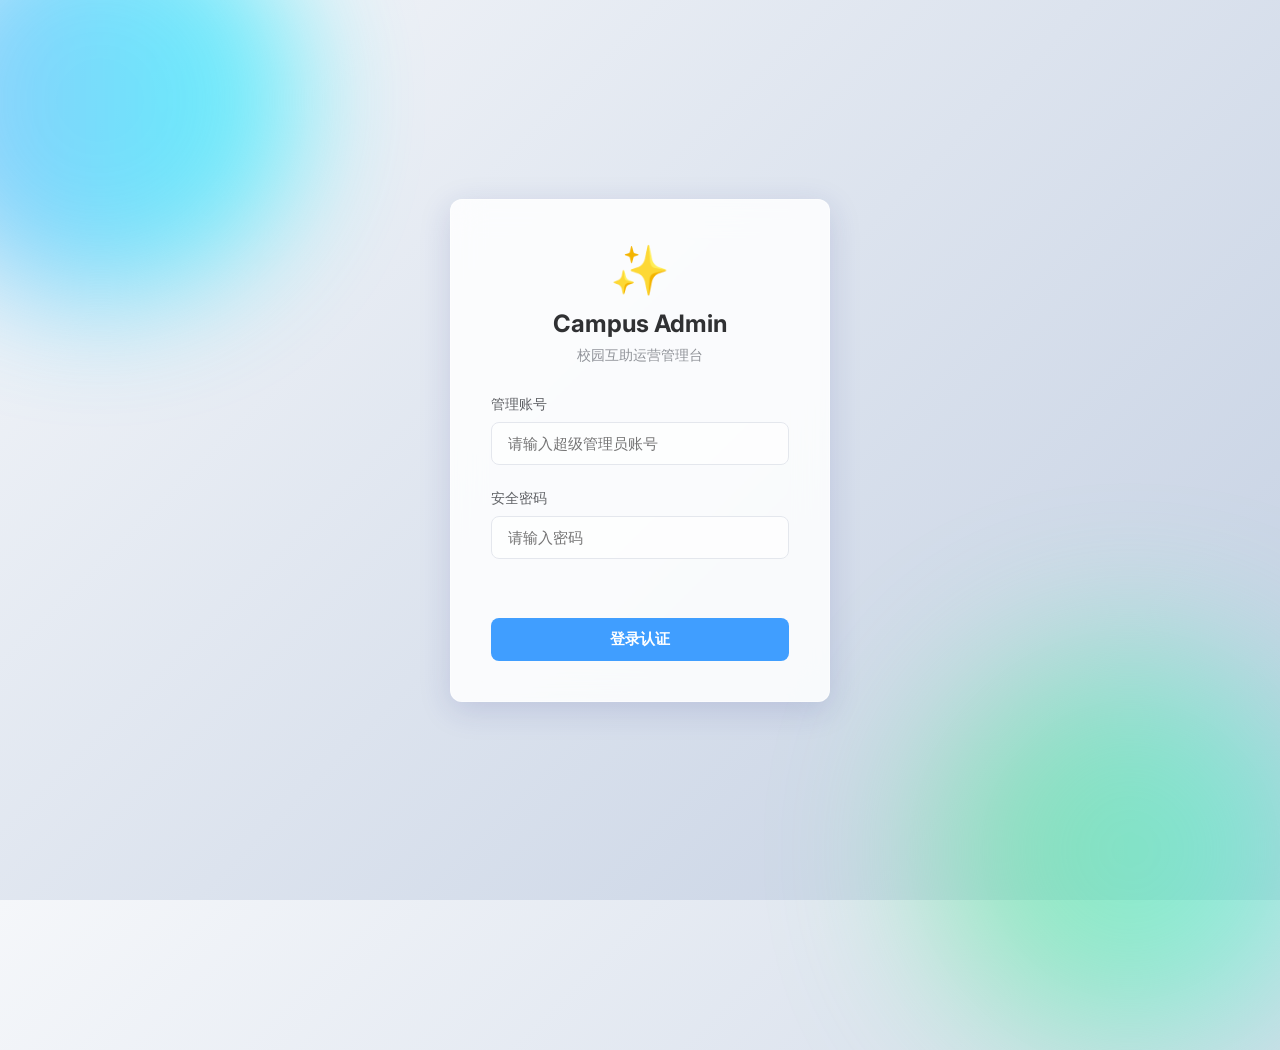
==== web_admin/dashboard.html @ 2290eef8 "3/20" ====
<!DOCTYPE html>
<html lang="zh-CN">
<head>
    <meta charset="UTF-8">
    <meta name="viewport" content="width=device-width, initial-scale=1.0">
    <title>互助系统 - 管理中心</title>
    <link href="https://fonts.googleapis.com/css2?family=Inter:wght@400;500;600;700&display=swap" rel="stylesheet">
    <link rel="stylesheet" href="css/admin.css">
</head>
<body class="dashboard-body">
    
    <!-- 侧边栏 -->
    <aside class="sidebar glass-panel">
        <div class="sidebar-logo">
            <span class="logo-icon">✨</span>
            <span class="logo-text">Campus Admin</span>
        </div>
        <nav class="sidebar-nav">
            <a href="#" class="nav-item active" data-view="dashboard">
                <span class="nav-icon">📊</span> 概览看板
            </a>
            <a href="#" class="nav-item" data-view="users">
                <span class="nav-icon">👥</span> 用户管理
            </a>
            <a href="#" class="nav-item" data-view="verifies">
                <span class="nav-icon">🎓</span> 学生审核
            </a>
            <a href="#" class="nav-item" data-view="tasks">
                <span class="nav-icon">📋</span> 任务大厅
            </a>
            <a href="#" class="nav-item" data-view="reports">
                <span class="nav-icon">🚩</span> 举报工单
            </a>
        </nav>
        
        <div class="sidebar-bottom">
            <a href="#" class="nav-item danger-text" id="logoutBtn">
                <span class="nav-icon">🚪</span> 退出登录
            </a>
        </div>
    </aside>

    <!-- 主体区 -->
    <main class="main-content">
        <!-- 顶部条 -->
        <header class="topbar glass-panel">
            <h2 id="pageTitle" class="page-title">概览看板</h2>
            <div class="topbar-right">
                <div class="admin-profile">
                    <img src="https://api.dicebear.com/7.x/notionists/svg?seed=admin" alt="avatar" class="admin-avatar">
                    <span class="admin-name">Super Admin</span>
                </div>
            </div>
        </header>

        <!-- 视图容器 -->
        <div class="view-container" id="viewContainer">
            <!-- 动态渲染内容 -->
        </div>
    </main>

    <!-- 挂载模板 (通过 JS 渲染) -->
    
    <script src="js/api.js"></script>
    <script src="js/dashboard.js"></script>
</body>
</html>
---- web_admin/css/admin.css ----
/* ================= 全局变量与归一化 ================= */
:root {
  --primary-color: #409EFF;
  --primary-hover: #66b1ff;
  --success-color: #67C23A;
  --warning-color: #E6A23C;
  --danger-color: #F56C6C;

  --text-main: #303133;
  --text-regular: #606266;
  --text-secondary: #909399;

  --bg-main: #f5f7fa;
  --bg-panel: rgba(255, 255, 255, 0.85);
  --bg-sidebar: #1f2d3d;

  --border-color: #e4e7ed;
  --border-radius: 12px;

  --shadow-sm: 0 2px 12px 0 rgba(0, 0, 0, 0.05);
  --shadow-md: 0 4px 24px 0 rgba(0, 0, 0, 0.08);
  --shadow-lg: 0 8px 32px 0 rgba(31, 38, 135, 0.15);

  --font-family: 'Inter', -apple-system, BlinkMacSystemFont, "Segoe UI", Roboto, Helvetica, Arial, sans-serif;
}

* {
  box-sizing: border-box;
  margin: 0;
  padding: 0;
}

body {
  font-family: var(--font-family);
  color: var(--text-main);
  background: var(--bg-main);
  -webkit-font-smoothing: antialiased;
}

/* ================= 玻璃拟物态工具类 ================= */
.glass-panel {
  background: var(--bg-panel);
  backdrop-filter: blur(16px);
  -webkit-backdrop-filter: blur(16px);
  border: 1px solid rgba(255, 255, 255, 0.4);
  border-radius: var(--border-radius);
  box-shadow: var(--shadow-lg);
}

.card {
  background: #fff;
  border-radius: 12px;
  padding: 24px;
  box-shadow: var(--shadow-sm);
  margin-bottom: 24px;
}

/* ================= 登录页 ================= */
.login-body {
  height: 100vh;
  display: flex;
  justify-content: center;
  align-items: center;
  background: linear-gradient(135deg, #f5f7fa 0%, #c3cfe2 100%);
  position: relative;
  overflow: hidden;
}

.login-body::before,
.login-body::after {
  content: '';
  position: absolute;
  width: 400px;
  height: 400px;
  border-radius: 50%;
  z-index: 0;
}

.login-body::before {
  background: linear-gradient(to right, #4facfe 0%, #00f2fe 100%);
  top: -100px;
  left: -100px;
  opacity: 0.6;
  filter: blur(60px);
}

.login-body::after {
  background: linear-gradient(to right, #43e97b 0%, #38f9d7 100%);
  bottom: -150px;
  right: -50px;
  opacity: 0.5;
  filter: blur(80px);
}

.login-container {
  z-index: 10;
  width: 100%;
  max-width: 420px;
  padding: 20px;
}

.login-box {
  padding: 40px;
}

.logo-area {
  text-align: center;
  margin-bottom: 30px;
}

.logo-icon {
  font-size: 48px;
  margin-bottom: 10px;
}

.logo-area h2 {
  font-size: 24px;
  font-weight: 700;
  color: var(--text-main);
  margin-bottom: 8px;
}

.logo-area p {
  color: var(--text-secondary);
  font-size: 14px;
}

.form-group {
  margin-bottom: 24px;
}

.form-group label {
  display: block;
  font-size: 14px;
  font-weight: 500;
  margin-bottom: 8px;
  color: var(--text-regular);
}

.form-group input {
  width: 100%;
  padding: 12px 16px;
  background: rgba(255, 255, 255, 0.6);
  border: 1px solid var(--border-color);
  border-radius: 8px;
  font-size: 15px;
  color: var(--text-main);
  transition: all 0.3s ease;
  outline: none;
}

.form-group input:focus {
  background: #fff;
  border-color: var(--primary-color);
  box-shadow: 0 0 0 3px rgba(64, 158, 255, 0.2);
}

.btn-primary {
  width: 100%;
  padding: 12px 24px;
  background: var(--primary-color);
  color: white;
  border: none;
  border-radius: 8px;
  font-size: 15px;
  font-weight: 600;
  cursor: pointer;
  transition: all 0.3s ease;
}

.btn-primary:hover {
  background: var(--primary-hover);
  transform: translateY(-1px);
  box-shadow: 0 4px 12px rgba(64, 158, 255, 0.3);
}

.btn-primary:disabled {
  background: #a0cfff;
  cursor: not-allowed;
  transform: none;
  box-shadow: none;
}

.error-msg {
  color: var(--danger-color);
  font-size: 13px;
  min-height: 20px;
  margin-bottom: 15px;
  text-align: center;
}

/* ================= Dashboard Layout ================= */
.dashboard-body {
  display: flex;
  height: 100vh;
  overflow: hidden;
  background: var(--bg-main);
}

.sidebar {
  width: 260px;
  height: 100%;
  display: flex;
  flex-direction: column;
  background: var(--bg-sidebar);
  color: #fff;
  border-radius: 0;
  border-right: 1px solid rgba(255, 255, 255, 0.1);
}

.sidebar-logo {
  height: 70px;
  display: flex;
  align-items: center;
  padding: 0 24px;
  border-bottom: 1px solid rgba(255, 255, 255, 0.05);
  font-size: 20px;
  font-weight: 700;
}

.sidebar-logo .logo-icon {
  margin-right: 12px;
}

.sidebar-nav {
  flex: 1;
  padding: 24px 16px;
  overflow-y: auto;
}

.nav-item {
  display: flex;
  align-items: center;
  padding: 14px 20px;
  color: rgba(255, 255, 255, 0.7);
  text-decoration: none;
  font-size: 15px;
  font-weight: 500;
  border-radius: 8px;
  margin-bottom: 8px;
  transition: all 0.3s ease;
}

.nav-item:hover,
.nav-item.active {
  background: var(--primary-color);
  color: #fff;
}

.nav-icon {
  margin-right: 14px;
  font-size: 18px;
}

.sidebar-bottom {
  padding: 24px 16px;
  border-top: 1px solid rgba(255, 255, 255, 0.05);
}

.danger-text:hover {
  background: rgba(245, 108, 108, 0.15) !important;
  color: var(--danger-color) !important;
}

.main-content {
  flex: 1;
  display: flex;
  flex-direction: column;
  overflow: hidden;
}

.topbar {
  height: 70px;
  display: flex;
  justify-content: space-between;
  align-items: center;
  padding: 0 32px;
  border-radius: 0;
  border-bottom: 1px solid var(--border-color);
  background: #fff;
  z-index: 10;
}

.page-title {
  font-size: 20px;
  font-weight: 600;
}

.topbar-right {
  display: flex;
  align-items: center;
}

.admin-profile {
  display: flex;
  align-items: center;
}

.admin-avatar {
  width: 36px;
  height: 36px;
  border-radius: 50%;
  margin-right: 12px;
}

.admin-name {
  font-size: 14px;
  font-weight: 500;
}

.view-container {
  flex: 1;
  padding: 32px;
  overflow-y: auto;
  position: relative;
}

/* ================= 仪表盘概览 ================= */
.stats-grid {
  display: grid;
  grid-template-columns: repeat(auto-fit, minmax(240px, 1fr));
  gap: 24px;
}

.stat-card {
  background: #fff;
  border-radius: 12px;
  padding: 24px;
  display: flex;
  align-items: center;
  box-shadow: var(--shadow-sm);
}

.stat-icon {
  width: 56px;
  height: 56px;
  border-radius: 16px;
  display: flex;
  justify-content: center;
  align-items: center;
  font-size: 24px;
  margin-right: 20px;
}

.stat-info h3 {
  font-size: 14px;
  color: var(--text-secondary);
  font-weight: 500;
  margin-bottom: 8px;
}

.stat-value {
  font-size: 28px;
  font-weight: 700;
  color: var(--text-main);
  display: flex;
  align-items: baseline;
}

.stat-sub {
  font-size: 13px;
  color: var(--success-color);
  margin-left: 8px;
  font-weight: 500;
}

/* ================= 表格组件 ================= */
.table-card {
  padding: 0;
  overflow: hidden;
}

.data-table {
  width: 100%;
  border-collapse: collapse;
}

.data-table th,
.data-table td {
  padding: 16px 24px;
  text-align: left;
  border-bottom: 1px solid var(--border-color);
}

.data-table th {
  background: #fafafa;
  color: var(--text-secondary);
  font-weight: 500;
  font-size: 13px;
  text-transform: uppercase;
  letter-spacing: 0.5px;
}

.data-table td {
  font-size: 14px;
  vertical-align: middle;
}

.data-table tbody tr:hover {
  background: #fdfdfd;
}

.user-cell {
  display: flex;
  align-items: center;
}

.mini-avatar {
  width: 32px;
  height: 32px;
  border-radius: 50%;
  margin-right: 12px;
  border: 1px solid #eee;
}

.status-badge {
  display: inline-block;
  padding: 4px 10px;
  border-radius: 20px;
  font-size: 12px;
  font-weight: 500;
  background: #f4f4f5;
  color: #909399;
}

.status-badge.success,
.status-approved {
  background: #f0f9eb;
  color: #67c23a;
}

.status-badge.default,
.status-pending {
  background: #fdf6ec;
  color: #e6a23c;
}

.status-rejected {
  background: #fef0f0;
  color: #f56c6c;
}

.img-preview img {
  border-radius: 6px;
  object-fit: cover;
  transition: transform 0.2s;
}

.img-preview:hover img {
  transform: scale(1.1);
  box-shadow: var(--shadow-md);
}

.btn-micro {
  padding: 6px 12px;
  border: 1px solid #dcdfe6;
  background: #fff;
  border-radius: 4px;
  font-size: 12px;
  cursor: pointer;
  transition: all 0.2s;
  color: var(--text-regular);
}

.btn-micro:hover {
  border-color: var(--primary-color);
  color: var(--primary-color);
}

.danger-btn {
  color: #f56c6c;
}

.danger-btn:hover {
  border-color: #f56c6c;
  background: #fef0f0;
}

.success-btn {
  color: #67c23a;
}

.success-btn:hover {
  border-color: #67c23a;
  background: #f0f9eb;
}

.tag {
  background: #ecf5ff;
  color: #409eff;
  padding: 2px 6px;
  border-radius: 4px;
  border: 1px solid #d9ecff;
}

.loading-spinner {
  text-align: center;
  padding: 100px;
  color: var(--text-secondary);
}

.spinner-icon {
  display: inline-block;
  animation: spin 1s linear infinite;
  margin-right: 6px;
}

@keyframes spin {
  from {
    transform: rotate(0deg);
  }

  to {
    transform: rotate(360deg);
  }
}

.error-state {
  text-align: center;
  padding: 80px;
  color: var(--danger-color);
  font-size: 15px;
}

/* ================= 状态筛选 Tabs ================= */
.filter-tabs {
  display: flex;
  gap: 8px;
  margin-bottom: 16px;
  flex-wrap: wrap;
}

.tab-btn {
  padding: 7px 16px;
  border: 1px solid var(--border-color);
  background: #fff;
  border-radius: 20px;
  font-size: 13px;
  font-weight: 500;
  cursor: pointer;
  color: var(--text-regular);
  transition: all 0.2s ease;
}

.tab-btn:hover {
  border-color: var(--primary-color);
  color: var(--primary-color);
}

.tab-btn.active {
  background: var(--primary-color);
  border-color: var(--primary-color);
  color: #fff;
}

/* ================= 分页控件 ================= */
.pagination {
  display: flex;
  align-items: center;
  justify-content: space-between;
  padding: 16px 24px;
  border-top: 1px solid var(--border-color);
  background: #fafafa;
  border-radius: 0 0 12px 12px;
}

.pagination-info {
  font-size: 13px;
  color: var(--text-secondary);
}

.pagination-btns {
  display: flex;
  gap: 6px;
}

.page-btn {
  min-width: 34px;
  height: 34px;
  padding: 0 10px;
  border: 1px solid var(--border-color);
  background: #fff;
  border-radius: 6px;
  font-size: 13px;
  cursor: pointer;
  color: var(--text-regular);
  transition: all 0.2s;
  display: inline-flex;
  align-items: center;
  justify-content: center;
}

.page-btn:hover {
  border-color: var(--primary-color);
  color: var(--primary-color);
}

.page-btn.active {
  background: var(--primary-color);
  border-color: var(--primary-color);
  color: #fff;
  font-weight: 600;
}

/* ================= 搜索栏 ================= */
.toolbar {
  display: flex;
  align-items: center;
  margin-bottom: 16px;
}

.search-box {
  display: flex;
  align-items: center;
  gap: 8px;
}

.search-input {
  padding: 8px 16px;
  border: 1px solid var(--border-color);
  border-radius: 8px;
  font-size: 14px;
  color: var(--text-main);
  outline: none;
  transition: all 0.2s;
  width: 240px;
}

.search-input:focus {
  border-color: var(--primary-color);
  box-shadow: 0 0 0 3px rgba(64, 158, 255, 0.15);
}

/* ================= 概览看板联动卡片 ================= */
.stat-card.stat-link {
  cursor: pointer;
  transition: all 0.25s ease;
  position: relative;
}

.stat-card.stat-link:hover {
  transform: translateY(-3px);
  box-shadow: var(--shadow-md);
}

.stat-card.stat-alert {
  border: 1px solid rgba(230, 162, 60, 0.4);
  background: #fffbf0;
}

.stat-arrow {
  position: absolute;
  right: 20px;
  top: 50%;
  transform: translateY(-50%);
  font-size: 20px;
  color: var(--border-color);
  transition: color 0.2s;
}

.stat-link:hover .stat-arrow {
  color: var(--primary-color);
}

/* ================= 运营概要行 ================= */
.summary-row {
  display: flex;
  align-items: center;
  gap: 12px;
  font-size: 14px;
  color: var(--text-regular);
}

.summary-item strong {
  font-size: 18px;
  color: var(--text-main);
}

.summary-divider {
  color: var(--border-color);
}

/* ================= 空态行 ================= */
.empty-row {
  text-align: center;
  color: var(--text-secondary);
  padding: 48px !important;
  font-size: 14px;
}

/* ================= 任务标题可点击链接 ================= */
.task-title-link {
  background: none;
  border: none;
  padding: 0;
  font-size: 14px;
  font-weight: 500;
  color: var(--primary-color);
  cursor: pointer;
  text-align: left;
  text-decoration: none;
  transition: color 0.2s;
  white-space: nowrap;
  overflow: hidden;
  text-overflow: ellipsis;
  max-width: 200px;
  display: inline-block;
}

.task-title-link:hover {
  color: var(--primary-hover);
  text-decoration: underline;
}

/* ================= 任务详情弹窗 ================= */
.task-modal-overlay {
  position: fixed;
  inset: 0;
  background: rgba(0, 0, 0, 0.5);
  backdrop-filter: blur(4px);
  z-index: 1000;
  display: flex;
  align-items: center;
  justify-content: center;
  padding: 24px;
  animation: fadeInModal 0.2s ease;
}

.task-modal-overlay.closing {
  animation: fadeOutModal 0.25s ease forwards;
}

@keyframes fadeInModal {
  from { opacity: 0; }
  to { opacity: 1; }
}

@keyframes fadeOutModal {
  from { opacity: 1; }
  to { opacity: 0; }
}

.task-modal {
  background: #fff;
  border-radius: 16px;
  width: 100%;
  max-width: 720px;
  max-height: 88vh;
  overflow-y: auto;
  box-shadow: 0 20px 60px rgba(0, 0, 0, 0.25);
  animation: slideUpModal 0.25s ease;
}

@keyframes slideUpModal {
  from { transform: translateY(20px); opacity: 0; }
  to { transform: translateY(0); opacity: 1; }
}

.task-modal-header {
  display: flex;
  justify-content: space-between;
  align-items: flex-start;
  padding: 24px 24px 16px;
  border-bottom: 1px solid var(--border-color);
}

.task-modal-category {
  font-size: 12px;
  font-weight: 600;
  color: var(--primary-color);
  background: #ecf5ff;
  padding: 3px 10px;
  border-radius: 12px;
  display: inline-block;
  margin-bottom: 8px;
}

.task-modal-title {
  font-size: 20px;
  font-weight: 700;
  color: var(--text-main);
  line-height: 1.4;
  margin: 0;
}

.task-modal-close {
  background: #f4f4f5;
  border: none;
  width: 32px;
  height: 32px;
  border-radius: 50%;
  cursor: pointer;
  font-size: 16px;
  color: var(--text-secondary);
  display: flex;
  align-items: center;
  justify-content: center;
  flex-shrink: 0;
  margin-left: 16px;
  transition: all 0.2s;
}

.task-modal-close:hover {
  background: var(--danger-color);
  color: #fff;
}

.task-modal-meta {
  display: flex;
  align-items: center;
  gap: 10px;
  flex-wrap: wrap;
  padding: 14px 24px;
  border-bottom: 1px solid var(--border-color);
  font-size: 13px;
  color: var(--text-regular);
}

.meta-chip {
  padding: 4px 10px;
  border-radius: 16px;
  font-size: 12px;
  font-weight: 600;
}

.meta-chip.reward {
  background: rgba(103, 194, 58, 0.1);
  color: #67c23a;
}

.meta-chip.status {
  background: rgba(64, 158, 255, 0.1);
  color: var(--primary-color);
}

.meta-chip.hidden {
  background: rgba(245, 108, 108, 0.1);
  color: var(--danger-color);
}

.task-modal-section {
  padding: 20px 24px 8px;
}

.section-label {
  font-size: 12px;
  font-weight: 600;
  color: var(--text-secondary);
  text-transform: uppercase;
  letter-spacing: 0.5px;
  margin-bottom: 12px;
}

.task-modal-content {
  font-size: 14px;
  color: var(--text-regular);
  line-height: 1.8;
  background: #f9fafb;
  border-radius: 8px;
  padding: 14px 16px;
  white-space: pre-wrap;
  word-break: break-word;
}

/* ================= 图片画廊 ================= */
.detail-gallery {
  display: flex;
  gap: 10px;
  flex-wrap: wrap;
}

.gallery-item {
  position: relative;
  width: 120px;
  height: 120px;
  border-radius: 10px;
  overflow: hidden;
  cursor: pointer;
  border: 2px solid transparent;
  transition: all 0.25s ease;
  flex-shrink: 0;
}

.gallery-item:hover {
  border-color: var(--primary-color);
  transform: scale(1.03);
  box-shadow: var(--shadow-md);
}

.gallery-item img {
  width: 100%;
  height: 100%;
  object-fit: cover;
  display: block;
}

.gallery-overlay {
  position: absolute;
  inset: 0;
  background: rgba(0, 0, 0, 0.45);
  display: flex;
  align-items: center;
  justify-content: center;
  font-size: 22px;
  opacity: 0;
  transition: opacity 0.2s;
}

.gallery-item:hover .gallery-overlay {
  opacity: 1;
}

.no-image-tip {
  font-size: 14px;
  color: var(--text-secondary);
  padding: 20px 0;
}

/* ================= 发布者/接单者人员卡片 ================= */
.task-modal-persons {
  display: grid;
  grid-template-columns: 1fr 1fr;
  gap: 16px;
  padding: 16px 24px;
  border-top: 1px solid var(--border-color);
}

.detail-person {
  display: flex;
  align-items: center;
  gap: 12px;
}

.detail-avatar {
  width: 44px;
  height: 44px;
  border-radius: 50%;
  object-fit: cover;
  border: 2px solid var(--border-color);
  flex-shrink: 0;
}

.detail-person-name {
  font-size: 15px;
  font-weight: 600;
  color: var(--text-main);
}

.detail-person-sub {
  font-size: 12px;
  color: var(--text-secondary);
  margin-top: 2px;
}

/* ================= 弹窗底部操作区 ================= */
.task-modal-actions {
  display: flex;
  justify-content: flex-end;
  gap: 10px;
  padding: 16px 24px;
  border-top: 1px solid var(--border-color);
  background: #fafafa;
  border-radius: 0 0 16px 16px;
}

/* ================= 图片放大预览层 ================= */
.img-preview-overlay {
  position: fixed;
  inset: 0;
  background: rgba(0, 0, 0, 0.85);
  z-index: 2000;
  display: flex;
  align-items: center;
  justify-content: center;
  padding: 32px;
  animation: fadeInModal 0.2s ease;
  cursor: zoom-out;
}

.img-preview-box {
  position: relative;
  max-width: 90vw;
  max-height: 90vh;
  display: flex;
  flex-direction: column;
  align-items: center;
  gap: 16px;
}

.img-preview-box img {
  max-width: 100%;
  max-height: 80vh;
  border-radius: 8px;
  object-fit: contain;
  box-shadow: 0 20px 60px rgba(0, 0, 0, 0.5);
  cursor: default;
}

.img-preview-close {
  background: rgba(255, 255, 255, 0.15);
  border: 1px solid rgba(255, 255, 255, 0.3);
  color: #fff;
  padding: 8px 20px;
  border-radius: 20px;
  cursor: pointer;
  font-size: 14px;
  transition: all 0.2s;
}

.img-preview-close:hover {
  background: rgba(255, 255, 255, 0.3);
}
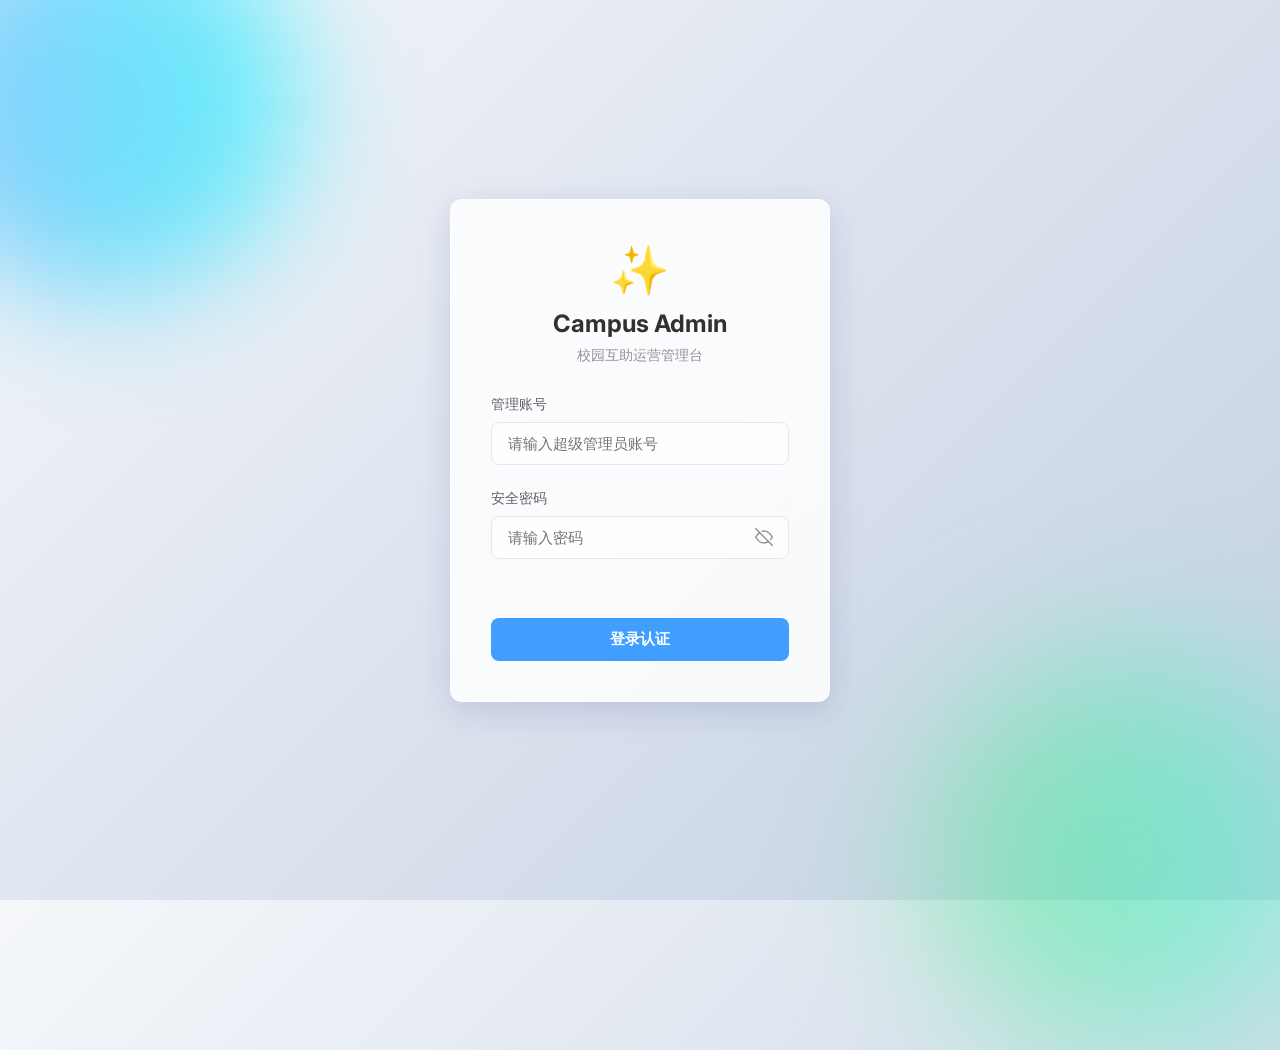
==== commit 831d425f: "3/21/4:37" ====
--- a/web_admin/dashboard.html
+++ b/web_admin/dashboard.html
@@ -5,7 +5,7 @@
     <meta name="viewport" content="width=device-width, initial-scale=1.0">
     <title>互助系统 - 管理中心</title>
     <link href="https://fonts.googleapis.com/css2?family=Inter:wght@400;500;600;700&display=swap" rel="stylesheet">
-    <link rel="stylesheet" href="css/admin.css">
+    <link rel="stylesheet" href="css/admin.css?v=2026-v3">
 </head>
 <body class="dashboard-body">
     
@@ -61,7 +61,7 @@
 
     <!-- 挂载模板 (通过 JS 渲染) -->
     
-    <script src="js/api.js"></script>
-    <script src="js/dashboard.js"></script>
+    <script src="js/api.js?v=2026-v3"></script>
+    <script src="js/dashboard.js?v=2026-v3"></script>
 </body>
 </html>
--- a/web_admin/css/admin.css
+++ b/web_admin/css/admin.css
@@ -187,6 +187,53 @@
   min-height: 20px;
   margin-bottom: 15px;
   text-align: center;
+  transition: all 0.3s ease;
+}
+
+/* 密码错误时抖动动画 */
+.error-msg.shake {
+  animation: shakeError 0.4s ease;
+}
+
+@keyframes shakeError {
+  0%, 100% { transform: translateX(0); }
+  20%       { transform: translateX(-6px); }
+  40%       { transform: translateX(6px); }
+  60%       { transform: translateX(-4px); }
+  80%       { transform: translateX(4px); }
+}
+
+/* ── 密码输入框包裹层（含小眼睛）── */
+.input-wrapper {
+  position: relative;
+  display: flex;
+  align-items: center;
+}
+
+/* 让密码框占满宽度，右侧留出眼睛按钮空间 */
+.input-wrapper input {
+  width: 100%;
+  padding-right: 44px;
+}
+
+/* 小眼睛切换按钮 */
+.eye-btn {
+  position: absolute;
+  right: 12px;
+  background: none;
+  border: none;
+  cursor: pointer;
+  padding: 4px;
+  color: var(--text-secondary);
+  display: flex;
+  align-items: center;
+  justify-content: center;
+  border-radius: 4px;
+  transition: color 0.2s;
+}
+
+.eye-btn:hover {
+  color: var(--primary-color);
 }
 
 /* ================= Dashboard Layout ================= */
@@ -631,6 +678,36 @@
   box-shadow: 0 0 0 3px rgba(64, 158, 255, 0.15);
 }
 
+.search-input-wrapper {
+  position: relative;
+  display: flex;
+  align-items: center;
+}
+
+.search-input-wrapper .search-input {
+  padding-right: 40px; /* 留出放大镜图标位置 */
+}
+
+.search-icon-btn {
+  position: absolute;
+  right: 8px;
+  background: none;
+  border: none;
+  color: var(--text-secondary);
+  cursor: pointer;
+  display: flex;
+  align-items: center;
+  justify-content: center;
+  padding: 6px;
+  border-radius: 6px;
+  transition: all 0.2s ease;
+}
+
+.search-icon-btn:hover {
+  color: var(--primary-color);
+  background: rgba(64, 158, 255, 0.1);
+}
+
 /* ================= 概览看板联动卡片 ================= */
 .stat-card.stat-link {
   cursor: pointer;
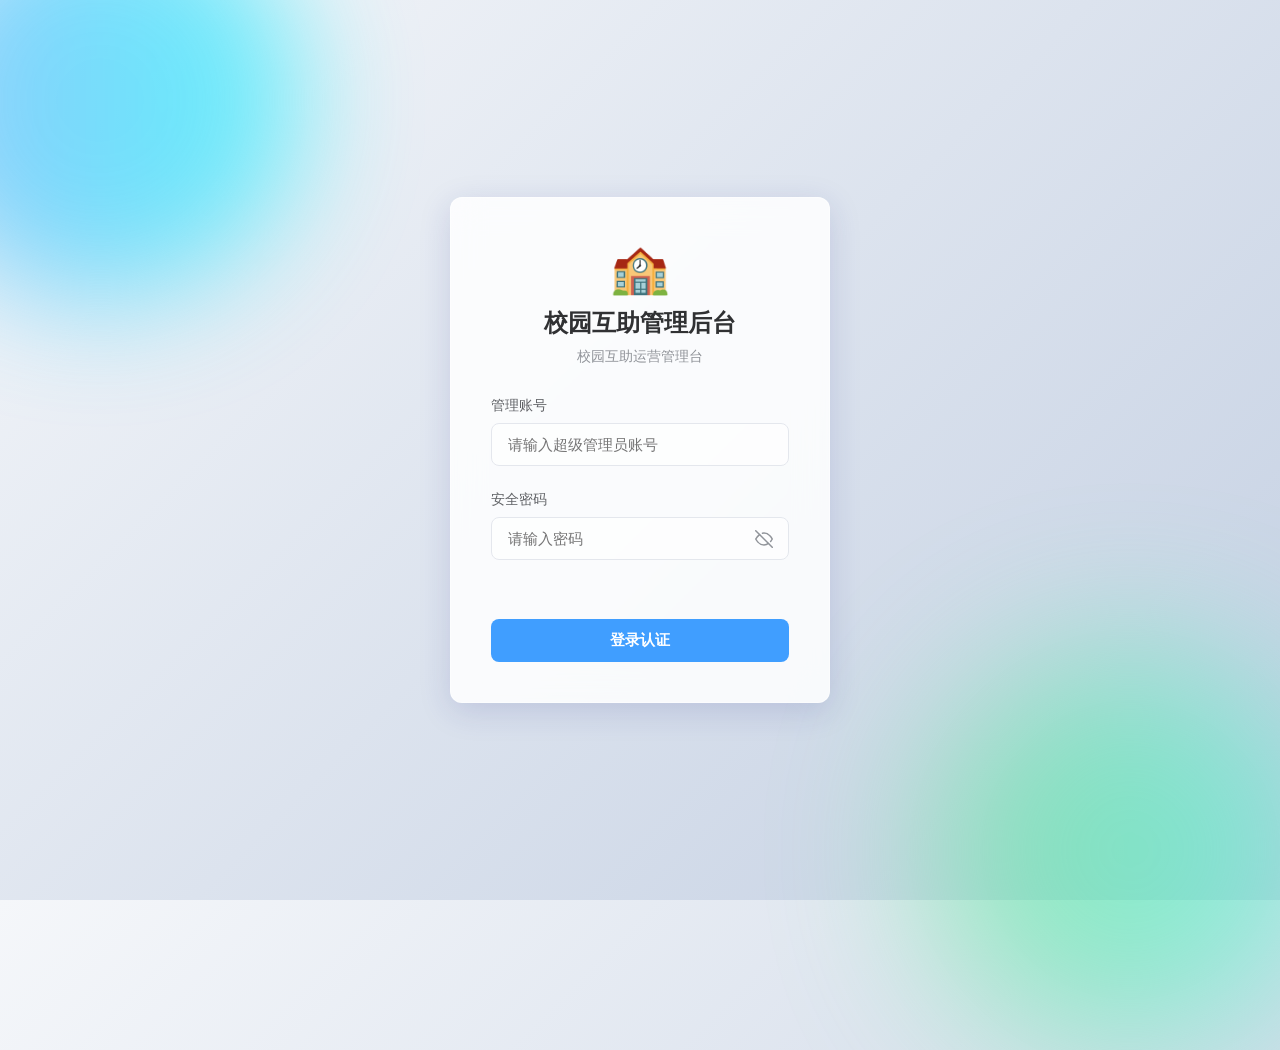
==== commit 36395548: "init: full project upload" ====
--- a/web_admin/dashboard.html
+++ b/web_admin/dashboard.html
@@ -1,19 +1,21 @@
 <!DOCTYPE html>
 <html lang="zh-CN">
+
 <head>
     <meta charset="UTF-8">
     <meta name="viewport" content="width=device-width, initial-scale=1.0">
-    <title>互助系统 - 管理中心</title>
+    <title>校园互助管理后台</title>
     <link href="https://fonts.googleapis.com/css2?family=Inter:wght@400;500;600;700&display=swap" rel="stylesheet">
     <link rel="stylesheet" href="css/admin.css?v=2026-v3">
 </head>
+
 <body class="dashboard-body">
-    
+
     <!-- 侧边栏 -->
     <aside class="sidebar glass-panel">
         <div class="sidebar-logo">
-            <span class="logo-icon">✨</span>
-            <span class="logo-text">Campus Admin</span>
+            <!-- <span class="logo-icon">🎓</span> -->
+            <span class="logo-text">校园互助管理后台</span>
         </div>
         <nav class="sidebar-nav">
             <a href="#" class="nav-item active" data-view="dashboard">
@@ -31,8 +33,11 @@
             <a href="#" class="nav-item" data-view="reports">
                 <span class="nav-icon">🚩</span> 举报工单
             </a>
+            <a href="#" class="nav-item" data-view="audits">
+                <span class="nav-icon">🛡️</span> 操作审计
+            </a>
         </nav>
-        
+
         <div class="sidebar-bottom">
             <a href="#" class="nav-item danger-text" id="logoutBtn">
                 <span class="nav-icon">🚪</span> 退出登录
@@ -60,8 +65,8 @@
     </main>
 
     <!-- 挂载模板 (通过 JS 渲染) -->
-    
-    <script src="js/api.js?v=2026-v3"></script>
-    <script src="js/dashboard.js?v=2026-v3"></script>
+    <script src="js/api.js?v=2026-v6"></script>
+    <script src="js/dashboard.js?v=2026-v6"></script>
 </body>
-</html>
+
+</html>
